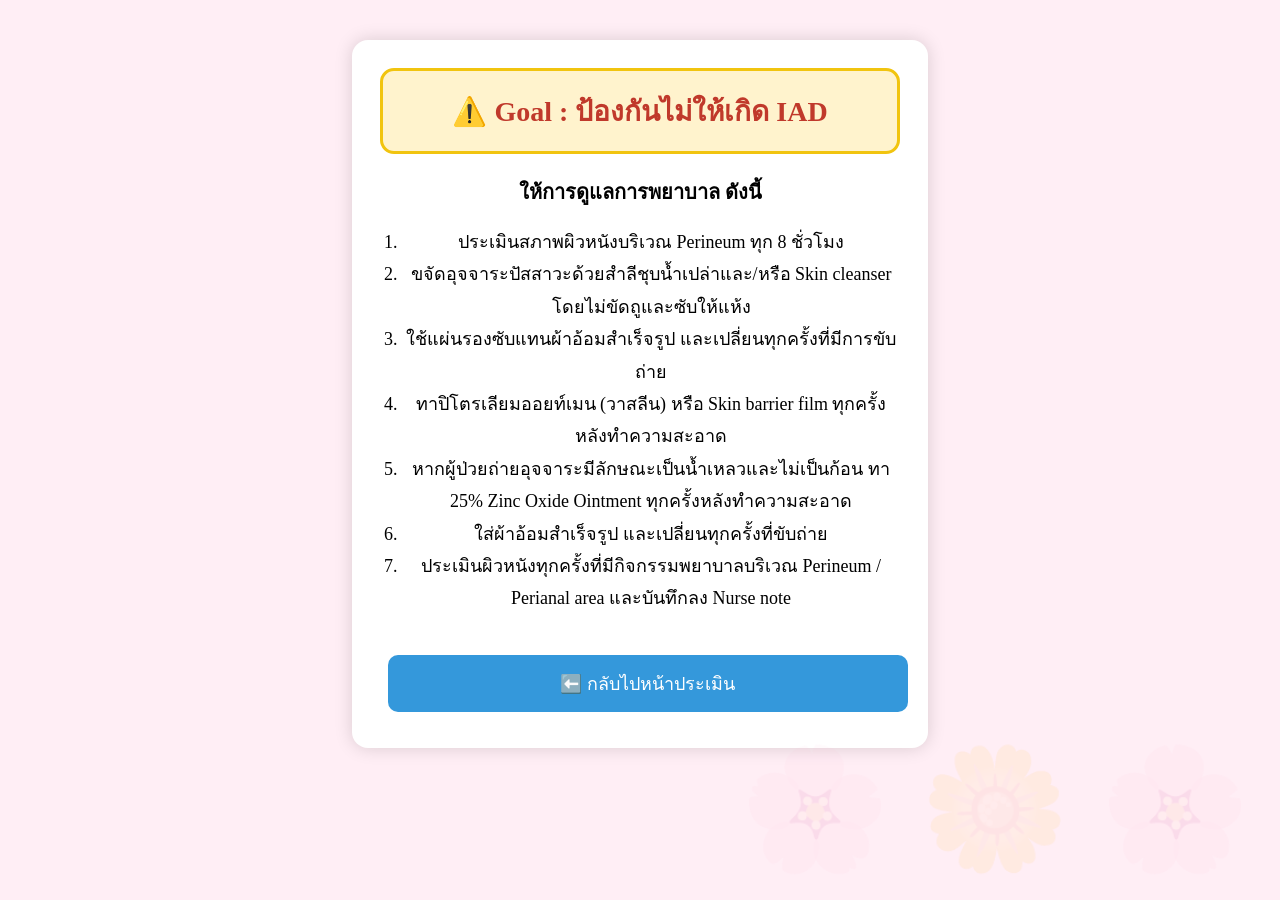
==== care_intact.html @ c5474ed6 "Add files via upload" ====
<!DOCTYPE html>
<html>
<head>
<meta charset="UTF-8">
<title>การดูแล — ผิวหนังสมบูรณ์</title>
<link rel="stylesheet" href="style.css">

<style>

body{
  font-family:Tahoma;
  background:#ffeef5;
  margin:0;
}

/* 🌸 ลายดอกไม้จางๆ มุมล่าง */
body::after{
  content:"🌸 🌼 🌸";
  font-size:120px;
  opacity:0.08;
  position:fixed;
  bottom:20px;
  right:30px;
  pointer-events:none;
}

/* กล่องหลัก */
.box{
  width:520px;
  margin:40px auto;
  background:white;
  padding:28px;
  border-radius:16px;
  box-shadow:0 0 18px rgba(0,0,0,0.15);
}

/* ⭐ GOAL */
.goal{
  text-align:center;
  background:#fff3cd;
  border:3px solid #f1c40f;
  border-radius:14px;
  padding:18px;
  margin-bottom:22px;
  font-size:28px;
  font-weight:bold;
  color:#c0392b;
}

/* หัวข้อรอง */
.subtitle{
  font-size:20px;
  font-weight:bold;
  margin-bottom:14px;
}

/* รายการการพยาบาล */
ol{
  font-size:18px;
  line-height:1.8;
  padding-left:22px;
}

/* ปุ่ม */
button{
  width:100%;
  padding:14px;
  font-size:18px;
  border:none;
  border-radius:10px;
  background:#3498db;
  color:white;
  cursor:pointer;
  margin-top:22px;
}

button:hover{
  background:#2980b9;
}

</style>

</head>

<body>

<div class="box">

<!-- ⭐ GOAL -->
<div class="goal">
⚠️ Goal : ป้องกันไม่ให้เกิด IAD
</div>

<div class="subtitle">
ให้การดูแลการพยาบาล ดังนี้
</div>

<ol>
<li>ประเมินสภาพผิวหนังบริเวณ Perineum ทุก 8 ชั่วโมง</li>

<li>ขจัดอุจจาระปัสสาวะด้วยสำลีชุบน้ำเปล่าและ/หรือ Skin cleanser  
โดยไม่ขัดถูและซับให้แห้ง</li>

<li>ใช้แผ่นรองซับแทนผ้าอ้อมสำเร็จรูป  
และเปลี่ยนทุกครั้งที่มีการขับถ่าย</li>

<li>ทาปิโตรเลียมออยท์เมน (วาสลีน) หรือ Skin barrier film  
ทุกครั้งหลังทำความสะอาด</li>

<li>หากผู้ป่วยถ่ายอุจจาระมีลักษณะเป็นน้ำเหลวและไม่เป็นก้อน  
ทา 25% Zinc Oxide Ointment ทุกครั้งหลังทำความสะอาด</li>

<li>ใส่ผ้าอ้อมสำเร็จรูป  
และเปลี่ยนทุกครั้งที่ขับถ่าย</li>

<li>ประเมินผิวหนังทุกครั้งที่มีกิจกรรมพยาบาลบริเวณ  
Perineum / Perianal area  
และบันทึกลง Nurse note</li>
</ol>

<button onclick="window.history.back()">⬅️ กลับไปหน้าประเมิน</button>

</div>

</body>
</html>
---- style.css ----
/* 🌸 พื้นหลังทั้งเว็บไซต์ */
body{
  font-family:Tahoma;
  background:#ffeef5;
  margin:0;
}

/* 🌼 ลายดอกไม้จางๆ มุมล่าง */
body::after{
  content:"🌸 🌼 🌸";
  font-size:120px;
  opacity:0.08;
  position:fixed;
  bottom:20px;
  right:30px;
  pointer-events:none;
}

/* 📦 กล่องเนื้อหา */
.box{
  width:460px;
  margin:40px auto;
  background:white;
  padding:25px;
  border-radius:16px;
  box-shadow:0 0 18px rgba(0,0,0,0.15);
  text-align:center;
}

/* 🔹 input และ select */
input,select{
  width:95%;
  padding:8px;
  margin:6px 0 12px 0;
  border-radius:6px;
  border:1px solid #ccc;
  font-size:15px;
}

/* 👶 อายุ ปี/เดือน */
.age-box{
  display:flex;
  gap:10px;
}
.age-box input{
  width:45%;
}

/* ⚠️ กล่องปัจจัยเสี่ยง */
.group{
  border:1px solid #ccc;
  border-radius:8px;
  padding:10px;
  text-align:left;
  margin-bottom:15px;
}

/* 🔘 ปุ่ม */
button{
  border:none;
  padding:12px 20px;
  font-size:16px;
  border-radius:8px;
  cursor:pointer;
  margin:8px;
}

.save{background:#27ae60;color:white;}
.care{background:#3498db;color:white;}
.back{background:#95a5a6;color:white;}
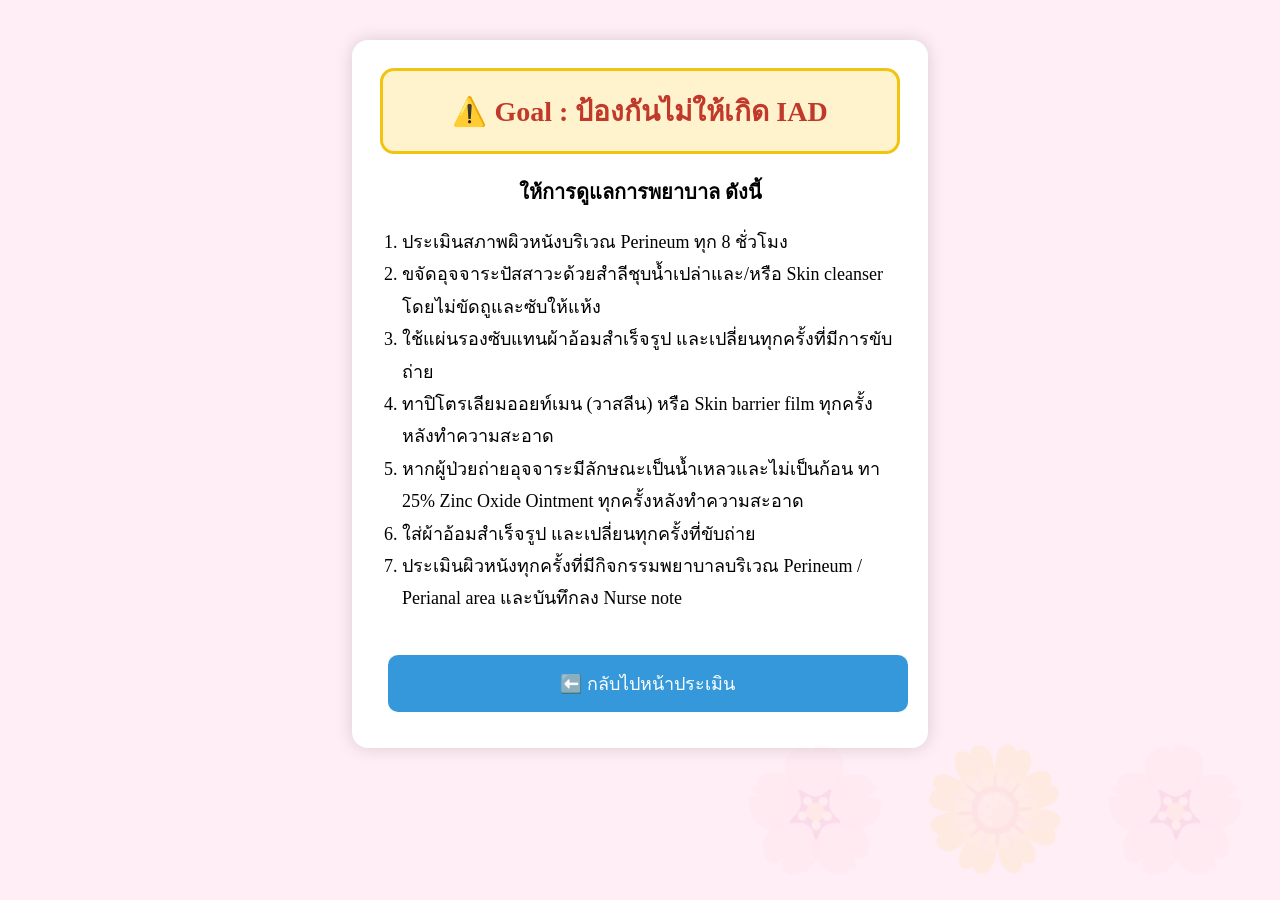
==== commit c2c13240: "Add files via upload" ====
--- a/care_intact.html
+++ b/care_intact.html
@@ -56,6 +56,7 @@
 
 /* รายการการพยาบาล */
 ol{
+  Text-align:left;
   font-size:18px;
   line-height:1.8;
   padding-left:22px;
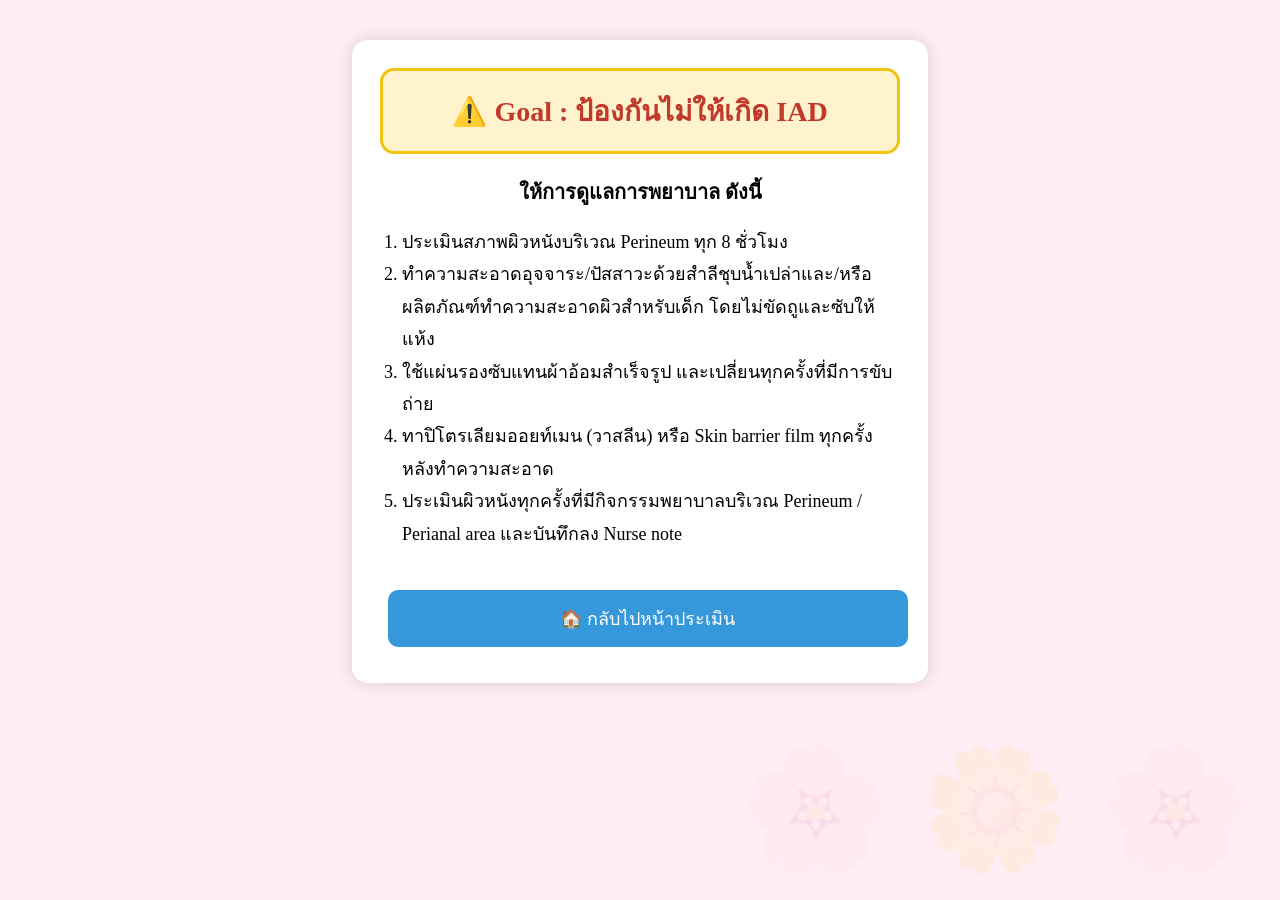
==== commit 9500f120: "Add files via upload" ====
--- a/care_intact.html
+++ b/care_intact.html
@@ -99,7 +99,7 @@
 <ol>
 <li>ประเมินสภาพผิวหนังบริเวณ Perineum ทุก 8 ชั่วโมง</li>
 
-<li>ขจัดอุจจาระปัสสาวะด้วยสำลีชุบน้ำเปล่าและ/หรือ Skin cleanser  
+<li>ทำความสะอาดอุจจาระ/ปัสสาวะด้วยสำลีชุบน้ำเปล่าและ/หรือผลิตภัณฑ์ทำความสะอาดผิวสำหรับเด็ก   
 โดยไม่ขัดถูและซับให้แห้ง</li>
 
 <li>ใช้แผ่นรองซับแทนผ้าอ้อมสำเร็จรูป  
@@ -108,18 +108,13 @@
 <li>ทาปิโตรเลียมออยท์เมน (วาสลีน) หรือ Skin barrier film  
 ทุกครั้งหลังทำความสะอาด</li>
 
-<li>หากผู้ป่วยถ่ายอุจจาระมีลักษณะเป็นน้ำเหลวและไม่เป็นก้อน  
-ทา 25% Zinc Oxide Ointment ทุกครั้งหลังทำความสะอาด</li>
-
-<li>ใส่ผ้าอ้อมสำเร็จรูป  
-และเปลี่ยนทุกครั้งที่ขับถ่าย</li>
 
 <li>ประเมินผิวหนังทุกครั้งที่มีกิจกรรมพยาบาลบริเวณ  
 Perineum / Perianal area  
 และบันทึกลง Nurse note</li>
 </ol>
 
-<button onclick="window.history.back()">⬅️ กลับไปหน้าประเมิน</button>
+<button onclick="window.history.back()">🏠 กลับไปหน้าประเมิน</button>
 
 </div>
 
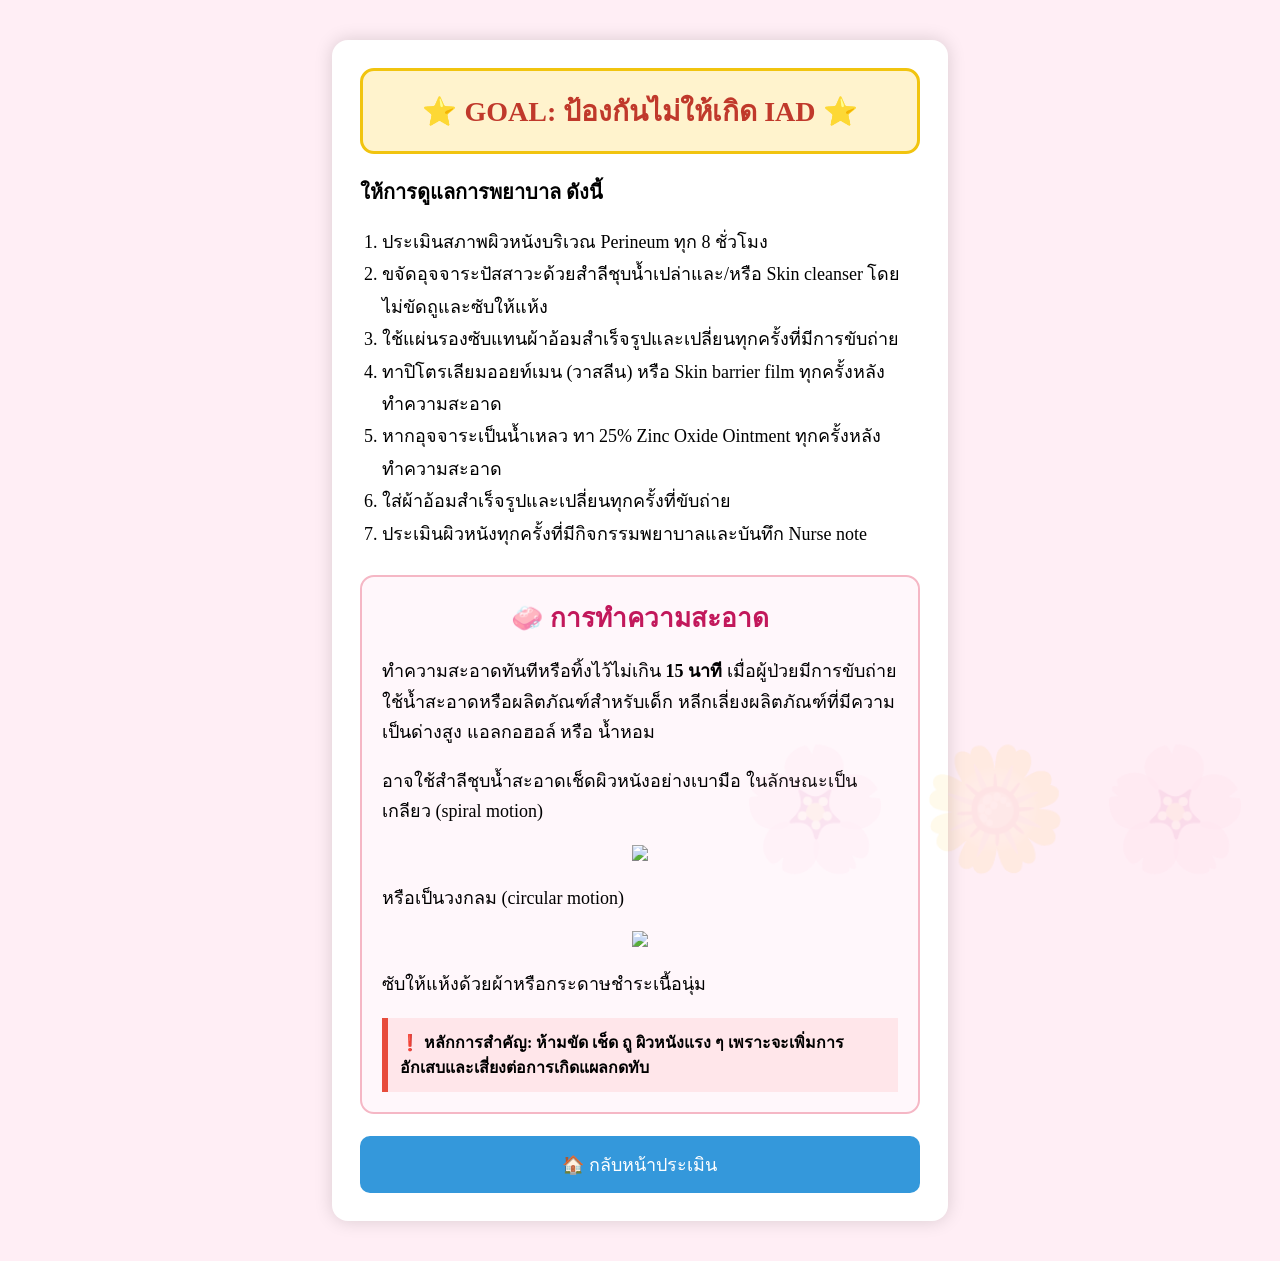
==== commit dc9d2355: "Add files via upload" ====
--- a/care_intact.html
+++ b/care_intact.html
@@ -3,7 +3,6 @@
 <head>
 <meta charset="UTF-8">
 <title>การดูแล — ผิวหนังสมบูรณ์</title>
-<link rel="stylesheet" href="style.css">
 
 <style>
 
@@ -26,7 +25,7 @@
 
 /* กล่องหลัก */
 .box{
-  width:520px;
+  width:560px;
   margin:40px auto;
   background:white;
   padding:28px;
@@ -54,12 +53,56 @@
   margin-bottom:14px;
 }
 
-/* รายการการพยาบาล */
+/* รายการ */
 ol{
-  Text-align:left;
+  text-align:left;
   font-size:18px;
   line-height:1.8;
   padding-left:22px;
+}
+
+/* 📦 กล่องที่ 2 */
+.box2{
+  margin-top:25px;
+  padding:20px;
+  background:#fff7fb;
+  border-radius:14px;
+  border:2px solid #f5b7c5;
+}
+
+/* หัวข้อใหญ่ */
+.bigtitle{
+  text-align:center;
+  font-size:26px;
+  font-weight:bold;
+  color:#c2185b;
+  margin-bottom:14px;
+}
+
+/* เนื้อหา */
+p{
+  font-size:18px;
+  line-height:1.7;
+  text-align:left;
+}
+
+/* ข้อสำคัญ */
+.important{
+  background:#ffe6ea;
+  border-left:6px solid #e74c3c;
+  padding:12px;
+  font-weight:bold;
+  margin-top:12px;
+}
+
+/* รูป */
+.imgbox{
+  text-align:center;
+  margin:15px 0;
+}
+
+.imgbox img{
+  width:180px;
 }
 
 /* ปุ่ม */
@@ -80,41 +123,70 @@
 }
 
 </style>
-
 </head>
 
 <body>
 
 <div class="box">
 
-<!-- ⭐ GOAL -->
+<!-- ⭐ กล่องที่ 1 -->
 <div class="goal">
-⚠️ Goal : ป้องกันไม่ให้เกิด IAD
+⭐ GOAL: ป้องกันไม่ให้เกิด IAD ⭐
 </div>
 
-<div class="subtitle">
-ให้การดูแลการพยาบาล ดังนี้
-</div>
+<div class="subtitle">ให้การดูแลการพยาบาล ดังนี้</div>
 
 <ol>
 <li>ประเมินสภาพผิวหนังบริเวณ Perineum ทุก 8 ชั่วโมง</li>
-
-<li>ทำความสะอาดอุจจาระ/ปัสสาวะด้วยสำลีชุบน้ำเปล่าและ/หรือผลิตภัณฑ์ทำความสะอาดผิวสำหรับเด็ก   
-โดยไม่ขัดถูและซับให้แห้ง</li>
-
-<li>ใช้แผ่นรองซับแทนผ้าอ้อมสำเร็จรูป  
-และเปลี่ยนทุกครั้งที่มีการขับถ่าย</li>
-
-<li>ทาปิโตรเลียมออยท์เมน (วาสลีน) หรือ Skin barrier film  
-ทุกครั้งหลังทำความสะอาด</li>
-
-
-<li>ประเมินผิวหนังทุกครั้งที่มีกิจกรรมพยาบาลบริเวณ  
-Perineum / Perianal area  
-และบันทึกลง Nurse note</li>
+<li>ขจัดอุจจาระปัสสาวะด้วยสำลีชุบน้ำเปล่าและ/หรือ Skin cleanser โดยไม่ขัดถูและซับให้แห้ง</li>
+<li>ใช้แผ่นรองซับแทนผ้าอ้อมสำเร็จรูปและเปลี่ยนทุกครั้งที่มีการขับถ่าย</li>
+<li>ทาปิโตรเลียมออยท์เมน (วาสลีน) หรือ Skin barrier film ทุกครั้งหลังทำความสะอาด</li>
+<li>หากอุจจาระเป็นน้ำเหลว ทา 25% Zinc Oxide Ointment ทุกครั้งหลังทำความสะอาด</li>
+<li>ใส่ผ้าอ้อมสำเร็จรูปและเปลี่ยนทุกครั้งที่ขับถ่าย</li>
+<li>ประเมินผิวหนังทุกครั้งที่มีกิจกรรมพยาบาลและบันทึก Nurse note</li>
 </ol>
 
-<button onclick="window.history.back()">🏠 กลับไปหน้าประเมิน</button>
+<!-- ⭐ กล่องที่ 2 -->
+<div class="box2">
+
+<div class="bigtitle">🧼 การทำความสะอาด</div>
+
+<p>
+ทำความสะอาดทันทีหรือทิ้งไว้ไม่เกิน <b>15 นาที</b> เมื่อผู้ป่วยมีการขับถ่าย  
+ใช้น้ำสะอาดหรือผลิตภัณฑ์สำหรับเด็ก  
+หลีกเลี่ยงผลิตภัณฑ์ที่มีความเป็นด่างสูง แอลกอฮอล์ หรือ น้ำหอม
+</p>
+
+<p>
+อาจใช้สำลีชุบน้ำสะอาดเช็ดผิวหนังอย่างเบามือ  
+ในลักษณะเป็นเกลียว (spiral motion)
+</p>
+
+<div class="imgbox">
+<img src="spiral.png">
+</div>
+
+<p>
+หรือเป็นวงกลม (circular motion)
+</p>
+
+<div class="imgbox">
+<img src="circle.png">
+</div>
+
+<p>
+ซับให้แห้งด้วยผ้าหรือกระดาษชำระเนื้อนุ่ม
+</p>
+
+<div class="important">
+❗ หลักการสำคัญ:  
+ห้ามขัด เช็ด ถู ผิวหนังแรง ๆ  
+เพราะจะเพิ่มการอักเสบและเสี่ยงต่อการเกิดแผลกดทับ
+</div>
+
+</div>
+
+<button onclick="history.back()">🏠 กลับหน้าประเมิน</button>
 
 </div>
 
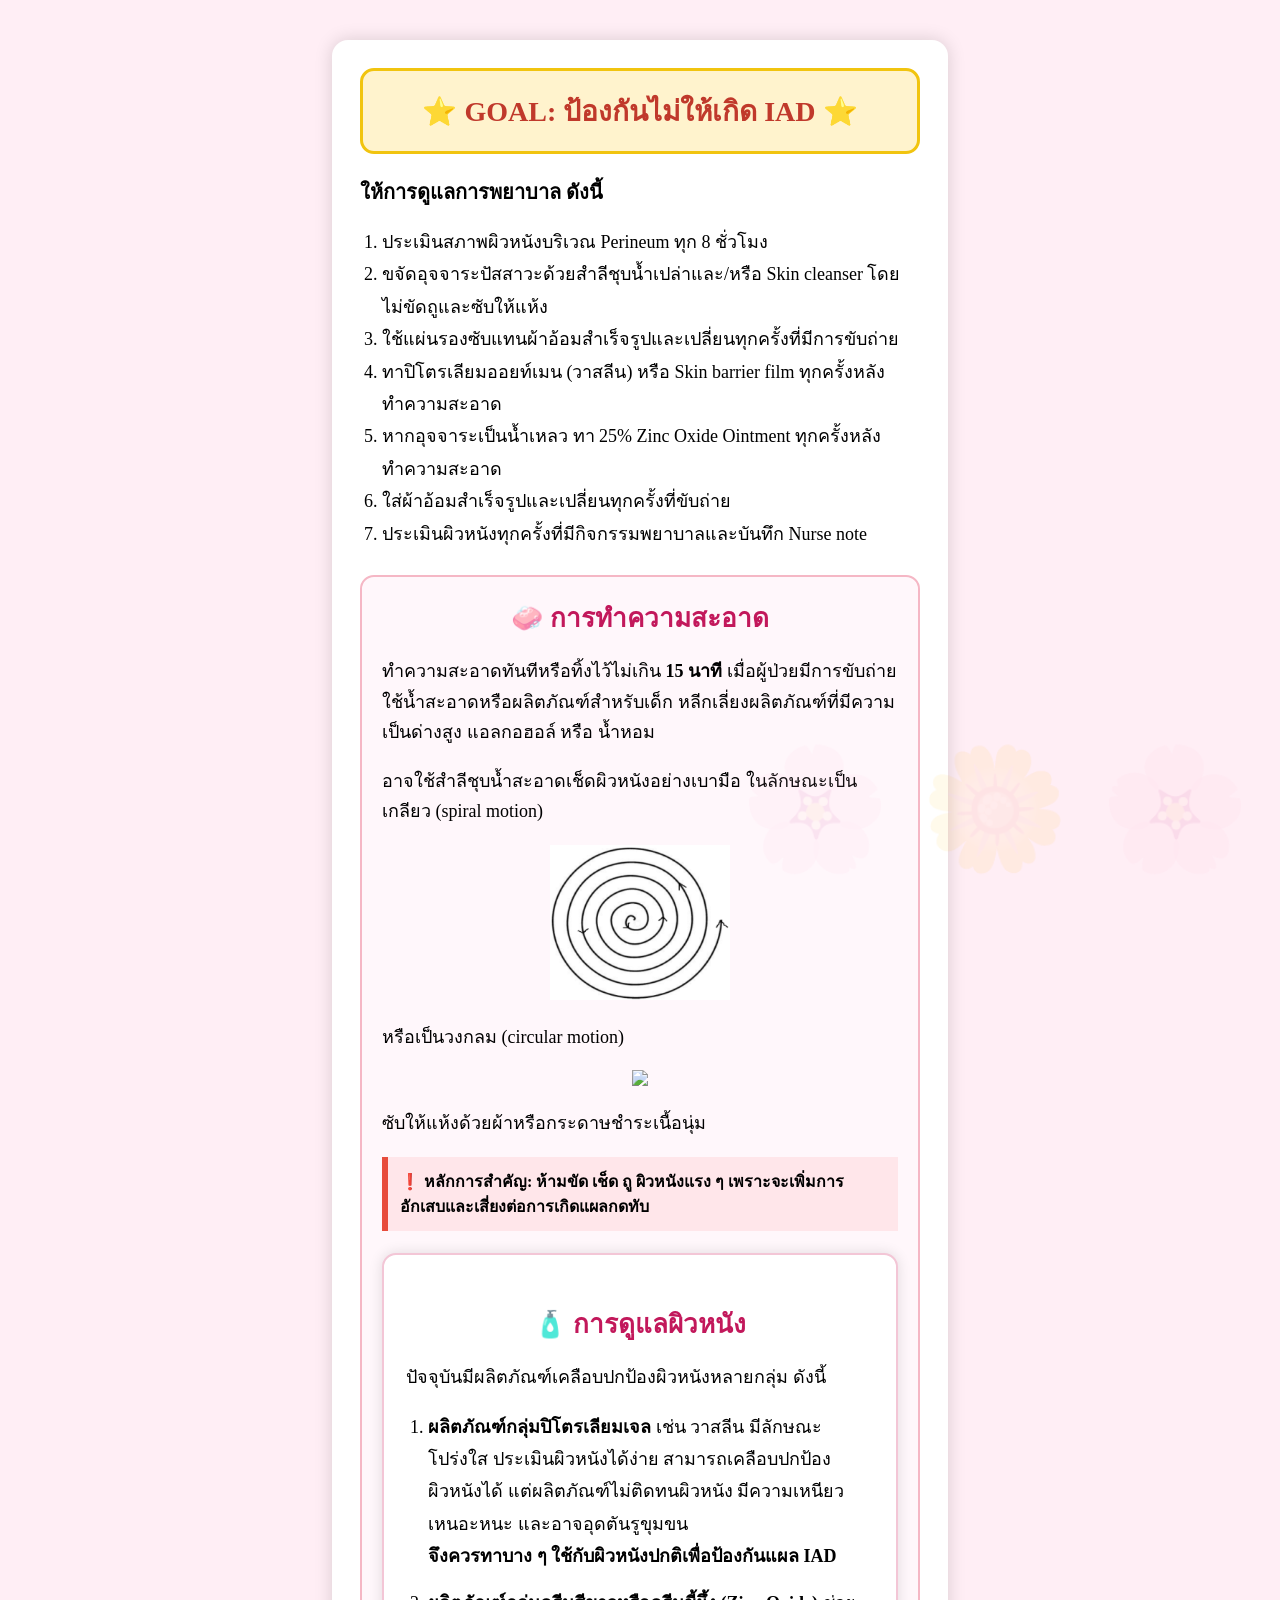
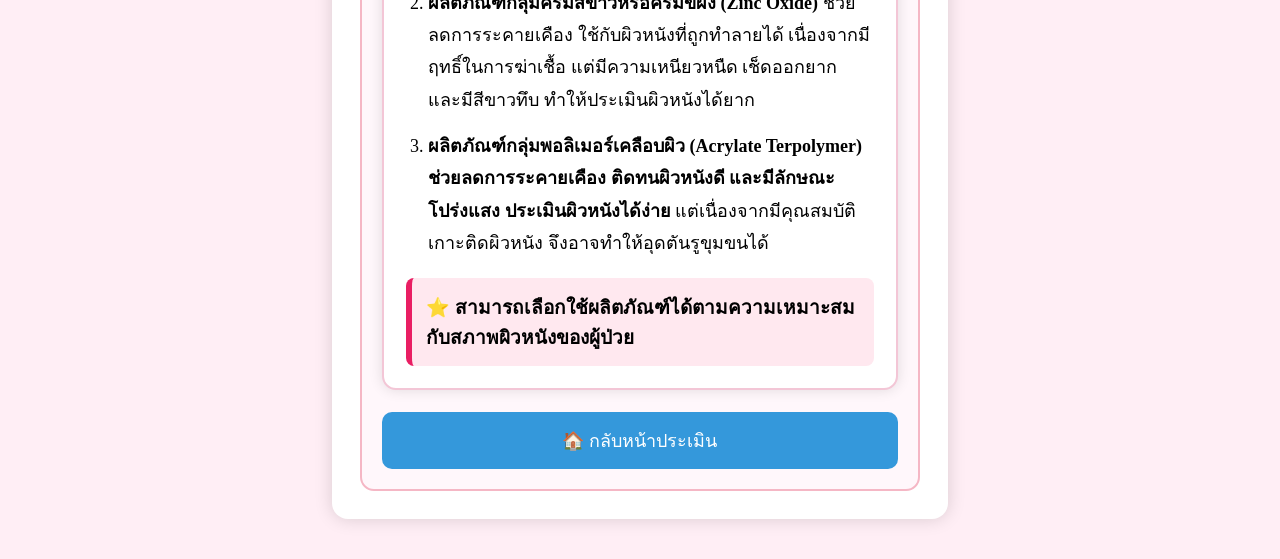
==== commit 0fc03cc6: "Add files via upload" ====
--- a/care_intact.html
+++ b/care_intact.html
@@ -117,6 +117,44 @@
   cursor:pointer;
   margin-top:22px;
 }
+/* 🧴 กล่องการดูแลผิวหนัง */
+.care-box{
+  background:#fff;
+  border-radius:14px;
+  padding:22px;
+  margin-top:22px;
+  box-shadow:0 0 14px rgba(0,0,0,0.12);
+  border:2px solid #f3c6d6;
+}
+
+.care-title{
+  text-align:center;
+  font-size:26px;
+  font-weight:bold;
+  color:#c2185b;
+  margin-bottom:12px;
+}
+
+.care-list{
+  font-size:18px;
+  line-height:1.8;
+  padding-left:22px;
+}
+
+.care-list li{
+  margin-bottom:14px;
+}
+
+/* ⭐ คำแนะนำเด่น */
+.care-note{
+  background:#ffe8ef;
+  border-left:6px solid #e91e63;
+  padding:14px;
+  font-size:19px;
+  font-weight:bold;
+  margin-top:14px;
+  border-radius:8px;
+}
 
 button:hover{
   background:#2980b9;
@@ -184,11 +222,50 @@
 เพราะจะเพิ่มการอักเสบและเสี่ยงต่อการเกิดแผลกดทับ
 </div>
 
+<!-- 🧴 กล่องที่ 3 : การดูแลผิวหนัง -->
+<div class="care-box">
+
+  <h3 class="care-title">🧴 การดูแลผิวหนัง</h3>
+
+  <p>
+  ปัจจุบันมีผลิตภัณฑ์เคลือบปกป้องผิวหนังหลายกลุ่ม ดังนี้
+  </p>
+
+  <ol class="care-list">
+
+    <li>
+      <b>ผลิตภัณฑ์กลุ่มปิโตรเลียมเจล</b> เช่น วาสลีน  
+      มีลักษณะโปร่งใส ประเมินผิวหนังได้ง่าย สามารถเคลือบปกป้องผิวหนังได้  
+      แต่ผลิตภัณฑ์ไม่ติดทนผิวหนัง มีความเหนียวเหนอะหนะ และอาจอุดตันรูขุมขน  
+      <br>
+      <b>จึงควรทาบาง ๆ ใช้กับผิวหนังปกติเพื่อป้องกันแผล IAD</b>
+    </li>
+
+    <li>
+      <b>ผลิตภัณฑ์กลุ่มครีมสีขาวหรือครีมขี้ผึ้ง (Zinc Oxide)</b>  
+      ช่วยลดการระคายเคือง ใช้กับผิวหนังที่ถูกทำลายได้  
+      เนื่องจากมีฤทธิ์ในการฆ่าเชื้อ  
+      แต่มีความเหนียวหนืด เช็ดออกยาก และมีสีขาวทึบ  
+      ทำให้ประเมินผิวหนังได้ยาก
+    </li>
+
+    <li>
+      <b>ผลิตภัณฑ์กลุ่มพอลิเมอร์เคลือบผิว (Acrylate Terpolymer)</b>  
+      <b>ช่วยลดการระคายเคือง ติดทนผิวหนังดี และมีลักษณะโปร่งแสง ประเมินผิวหนังได้ง่าย</b>  
+      แต่เนื่องจากมีคุณสมบัติเกาะติดผิวหนัง  
+      จึงอาจทำให้อุดตันรูขุมขนได้
+    </li>
+
+  </ol>
+
+  <div class="care-note">
+    ⭐ สามารถเลือกใช้ผลิตภัณฑ์ได้ตามความเหมาะสมกับสภาพผิวหนังของผู้ป่วย
+  </div>
+
 </div>
 
 <button onclick="history.back()">🏠 กลับหน้าประเมิน</button>
 
-</div>
 
 </body>
 </html>
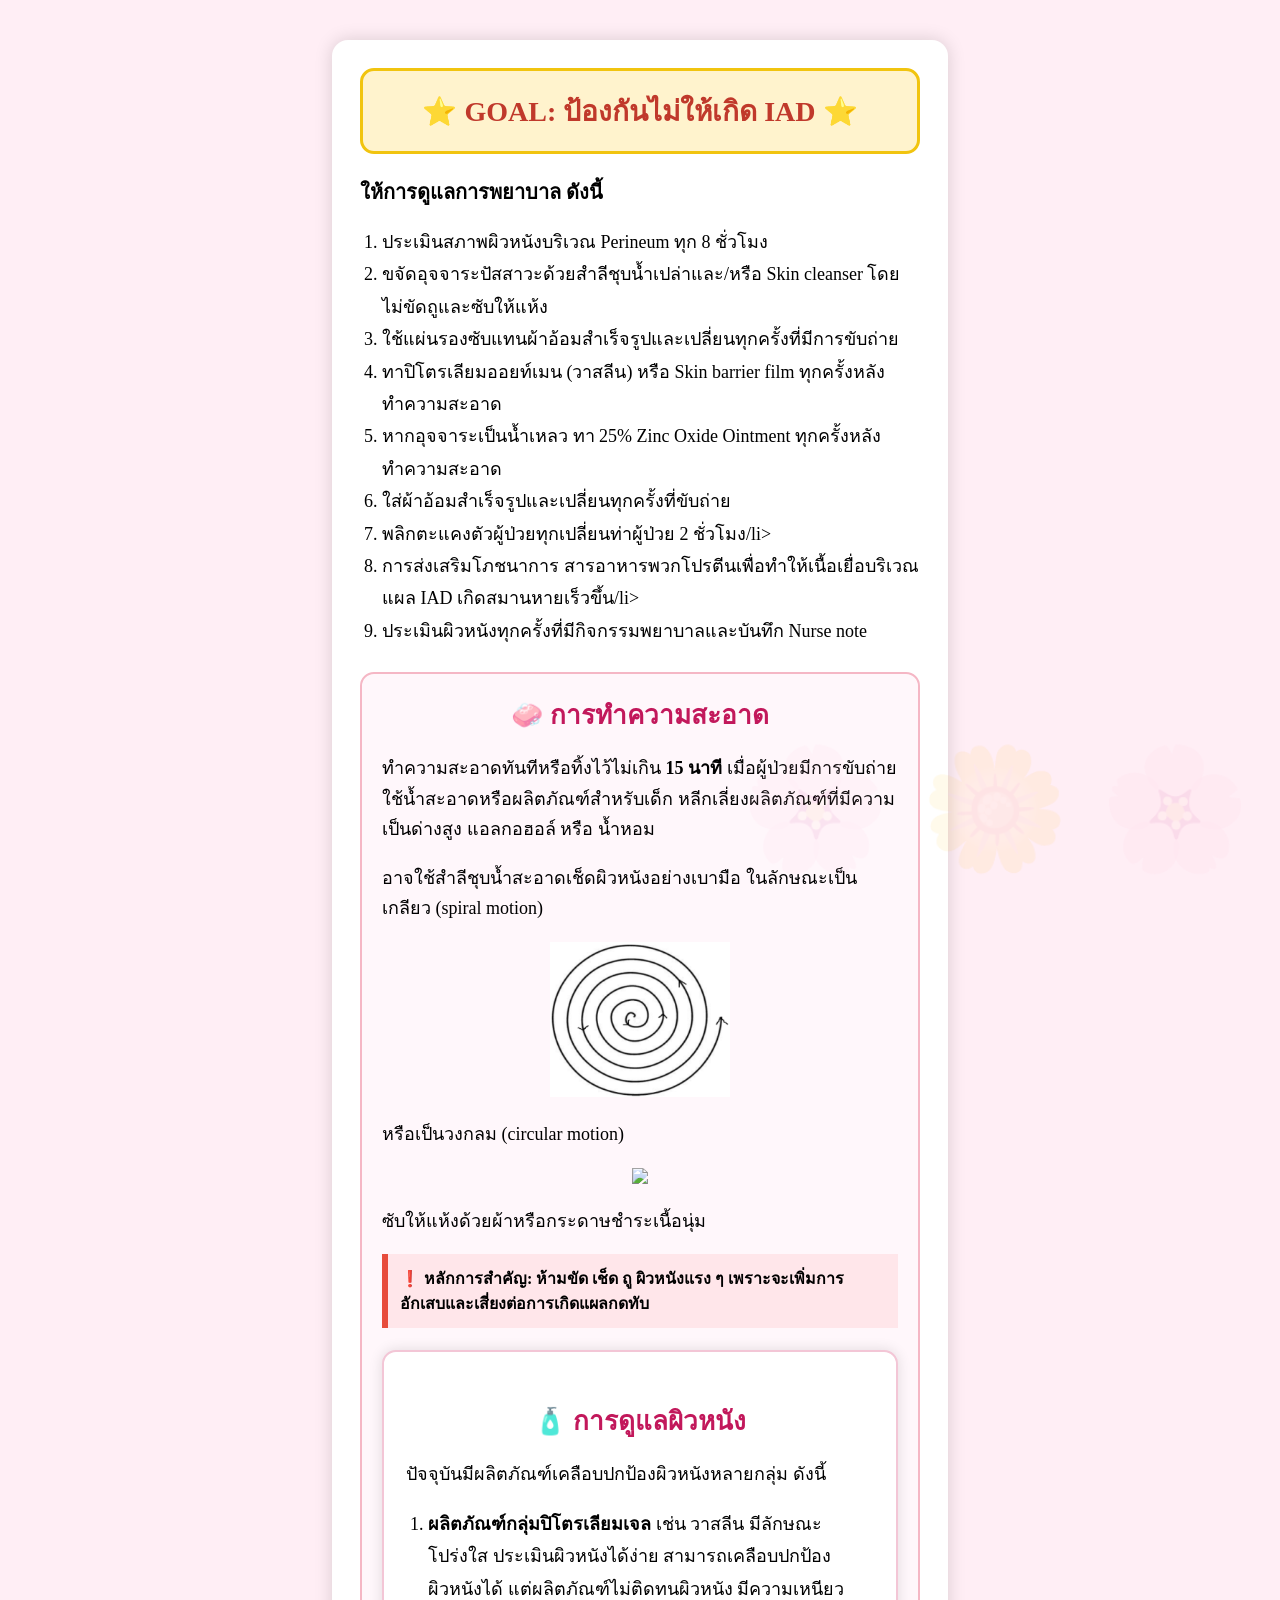
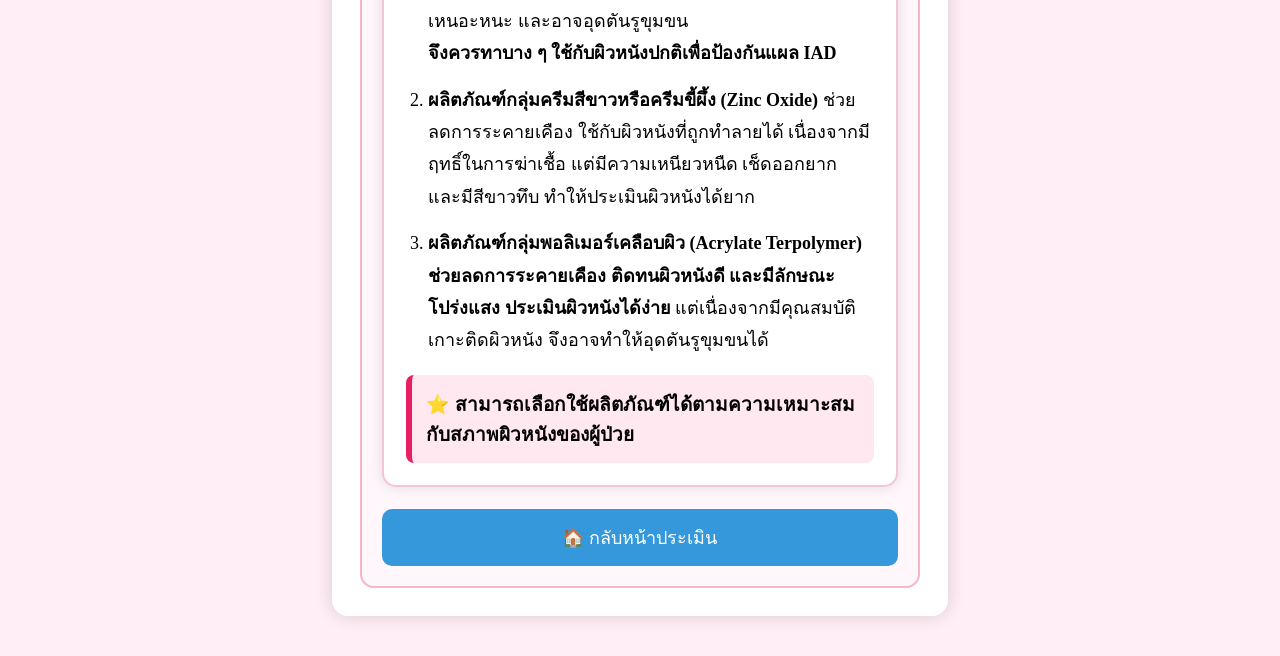
==== commit 6abe2c4f: "Add files via upload" ====
--- a/care_intact.html
+++ b/care_intact.html
@@ -181,6 +181,8 @@
 <li>ทาปิโตรเลียมออยท์เมน (วาสลีน) หรือ Skin barrier film ทุกครั้งหลังทำความสะอาด</li>
 <li>หากอุจจาระเป็นน้ำเหลว ทา 25% Zinc Oxide Ointment ทุกครั้งหลังทำความสะอาด</li>
 <li>ใส่ผ้าอ้อมสำเร็จรูปและเปลี่ยนทุกครั้งที่ขับถ่าย</li>
+<li>พลิกตะแคงตัวผู้ป่วยทุกเปลี่ยนท่าผู้ป่วย 2 ชั่วโมง/li>
+<li>การส่งเสริมโภชนาการ สารอาหารพวกโปรตีนเพื่อทำให้เนื้อเยื่อบริเวณแผล IAD เกิดสมานหายเร็วขึ้น/li>
 <li>ประเมินผิวหนังทุกครั้งที่มีกิจกรรมพยาบาลและบันทึก Nurse note</li>
 </ol>
 
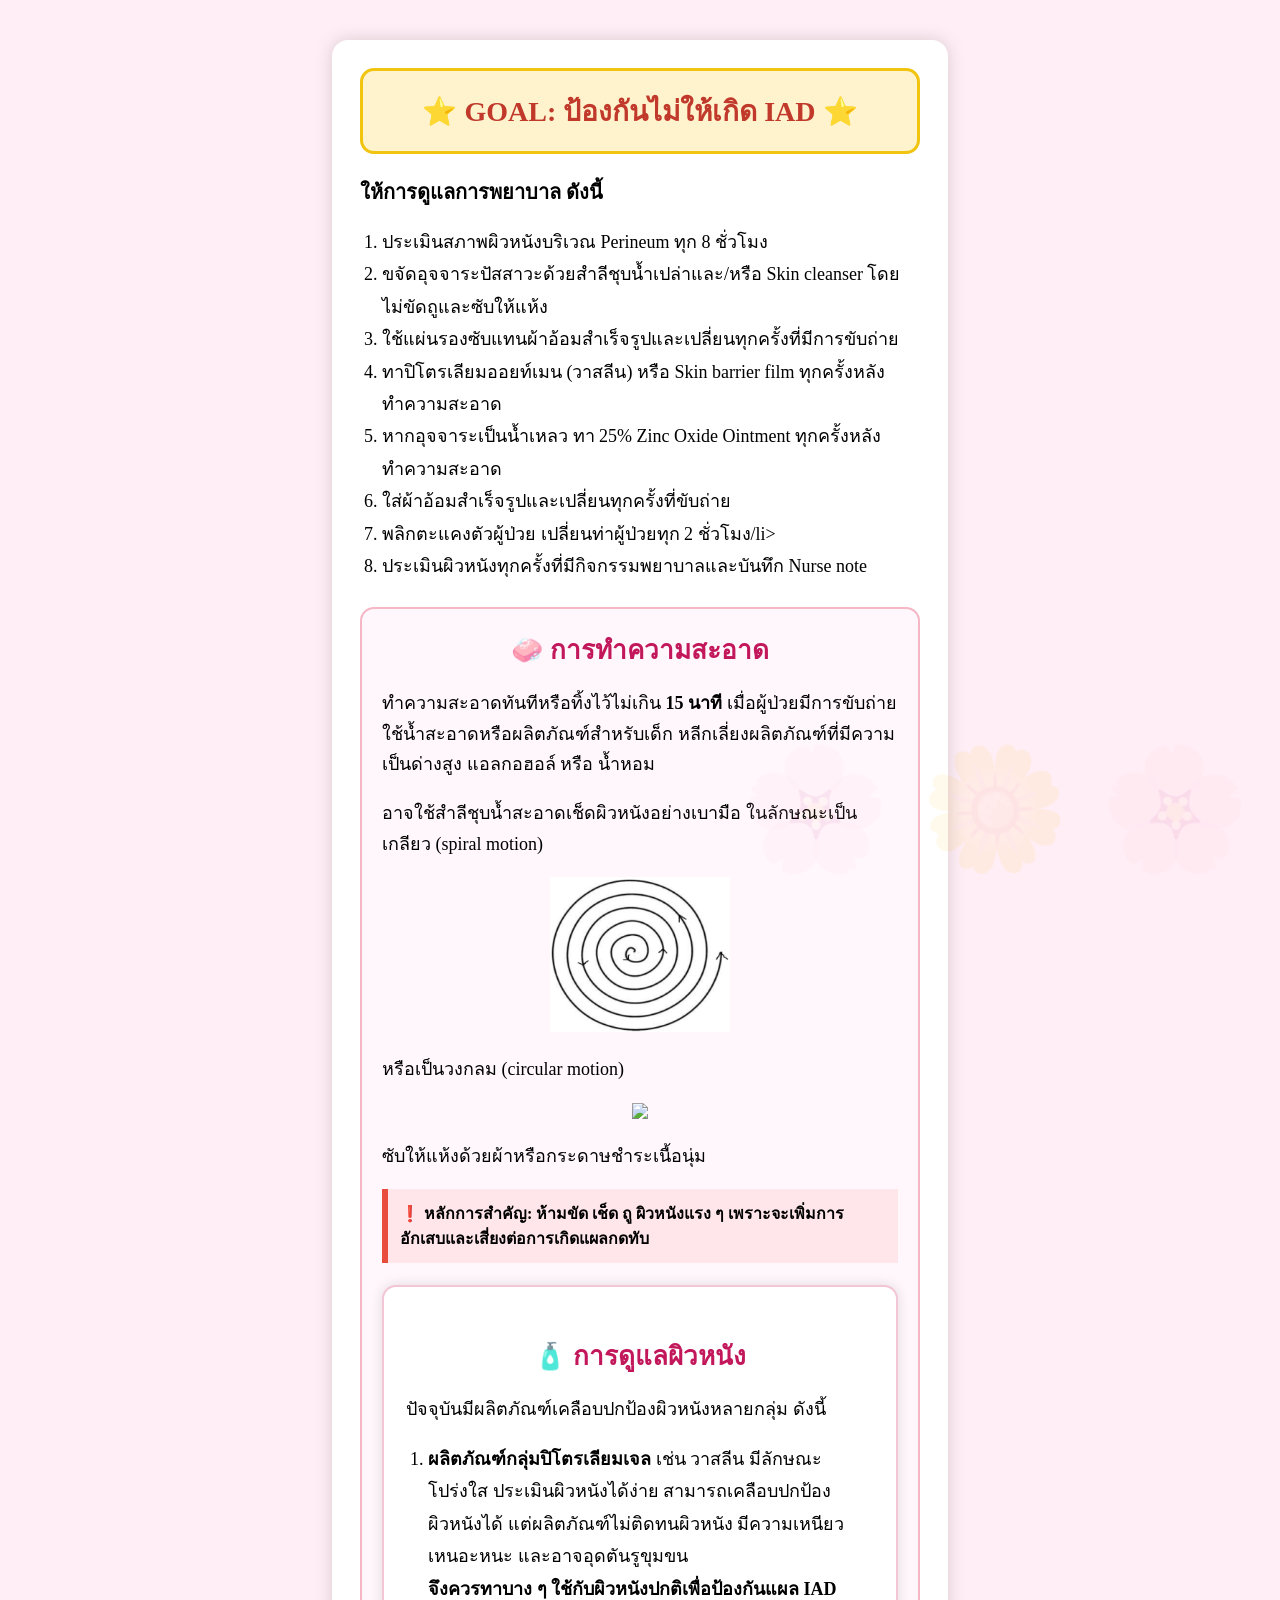
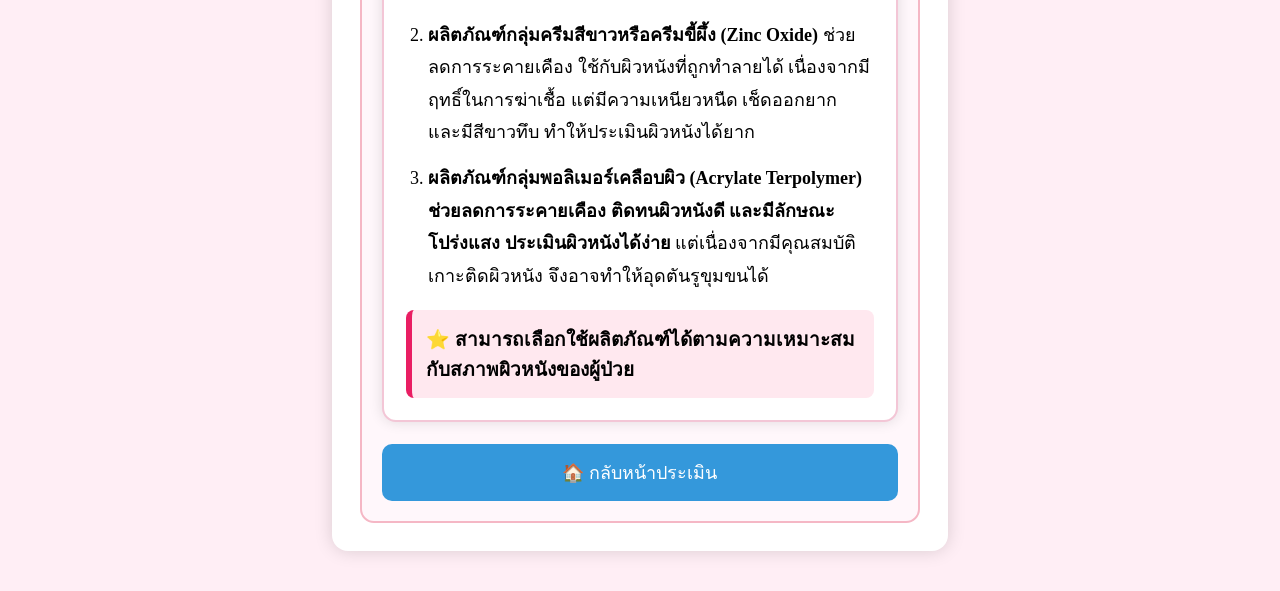
==== commit 67cf6d62: "Add files via upload" ====
--- a/care_intact.html
+++ b/care_intact.html
@@ -181,8 +181,7 @@
 <li>ทาปิโตรเลียมออยท์เมน (วาสลีน) หรือ Skin barrier film ทุกครั้งหลังทำความสะอาด</li>
 <li>หากอุจจาระเป็นน้ำเหลว ทา 25% Zinc Oxide Ointment ทุกครั้งหลังทำความสะอาด</li>
 <li>ใส่ผ้าอ้อมสำเร็จรูปและเปลี่ยนทุกครั้งที่ขับถ่าย</li>
-<li>พลิกตะแคงตัวผู้ป่วยทุกเปลี่ยนท่าผู้ป่วย 2 ชั่วโมง/li>
-<li>การส่งเสริมโภชนาการ สารอาหารพวกโปรตีนเพื่อทำให้เนื้อเยื่อบริเวณแผล IAD เกิดสมานหายเร็วขึ้น/li>
+<li>พลิกตะแคงตัวผู้ป่วย เปลี่ยนท่าผู้ป่วยทุก 2 ชั่วโมง/li>
 <li>ประเมินผิวหนังทุกครั้งที่มีกิจกรรมพยาบาลและบันทึก Nurse note</li>
 </ol>
 
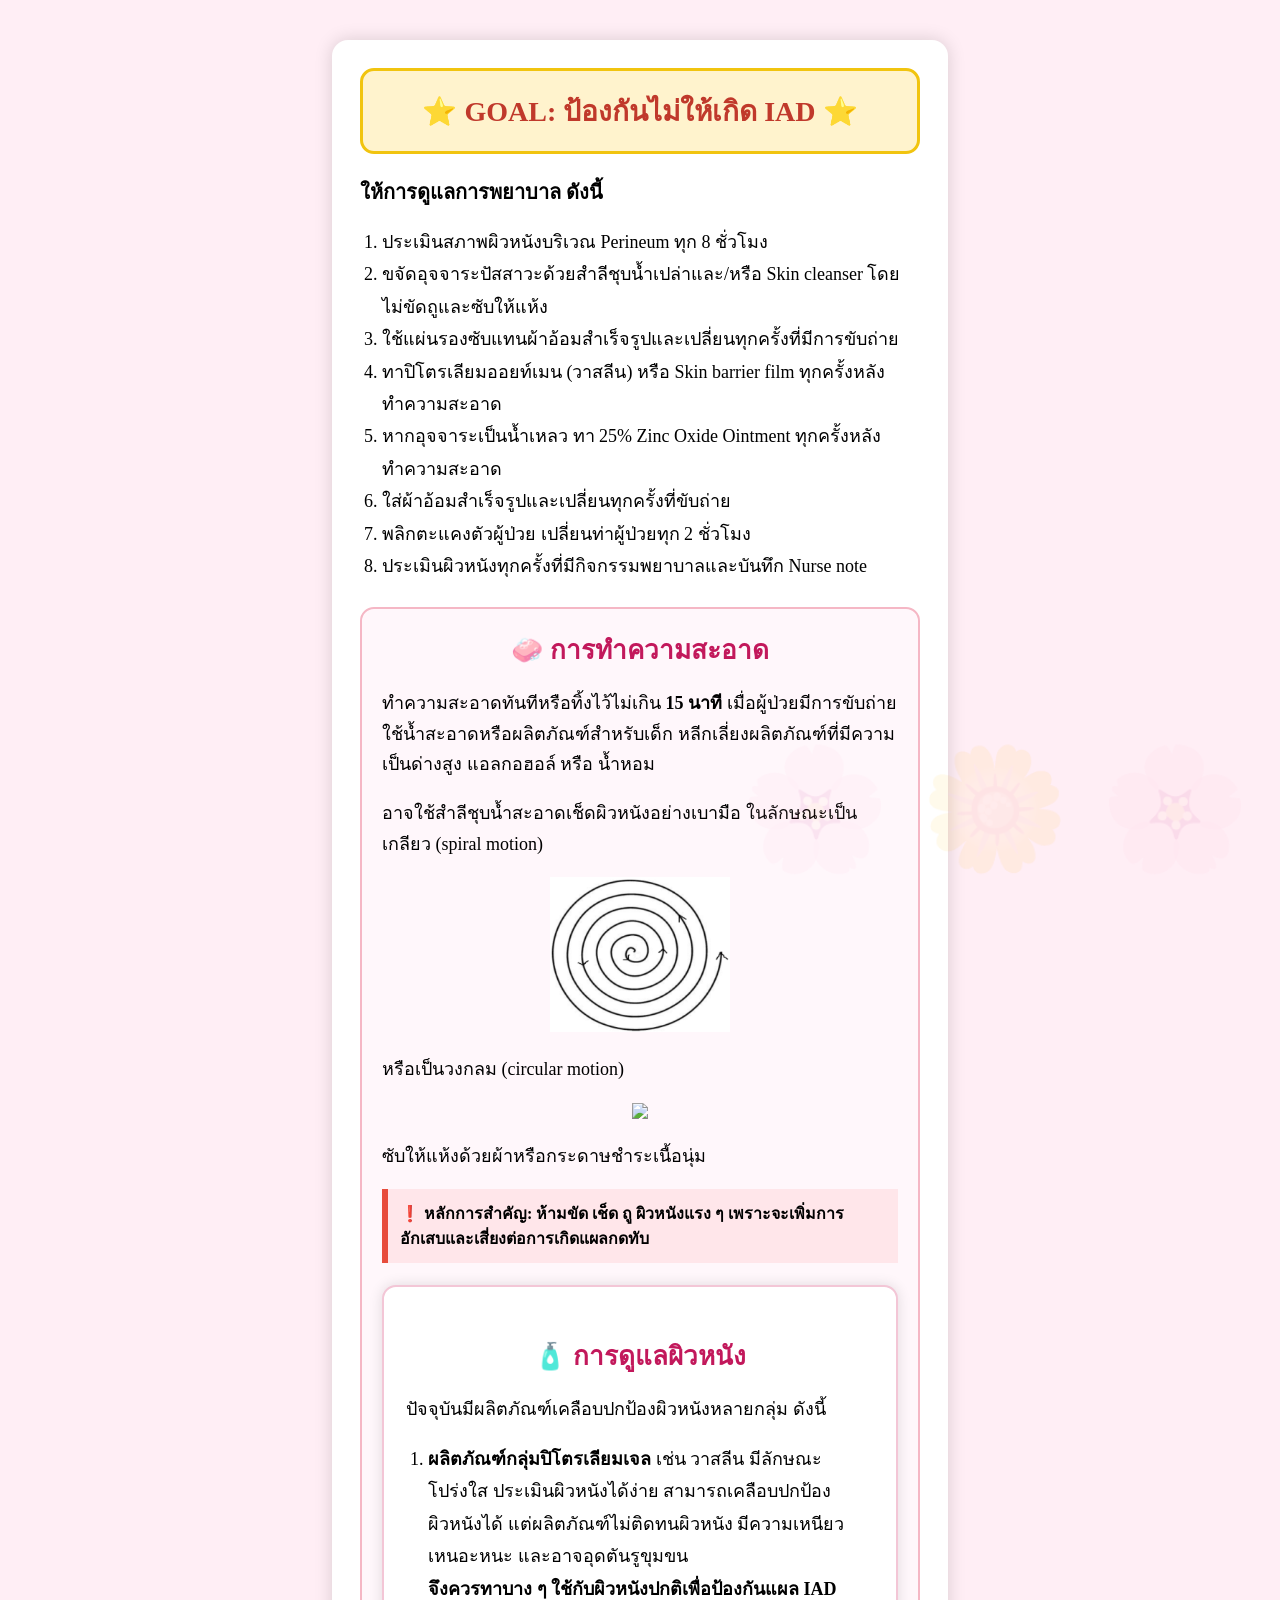
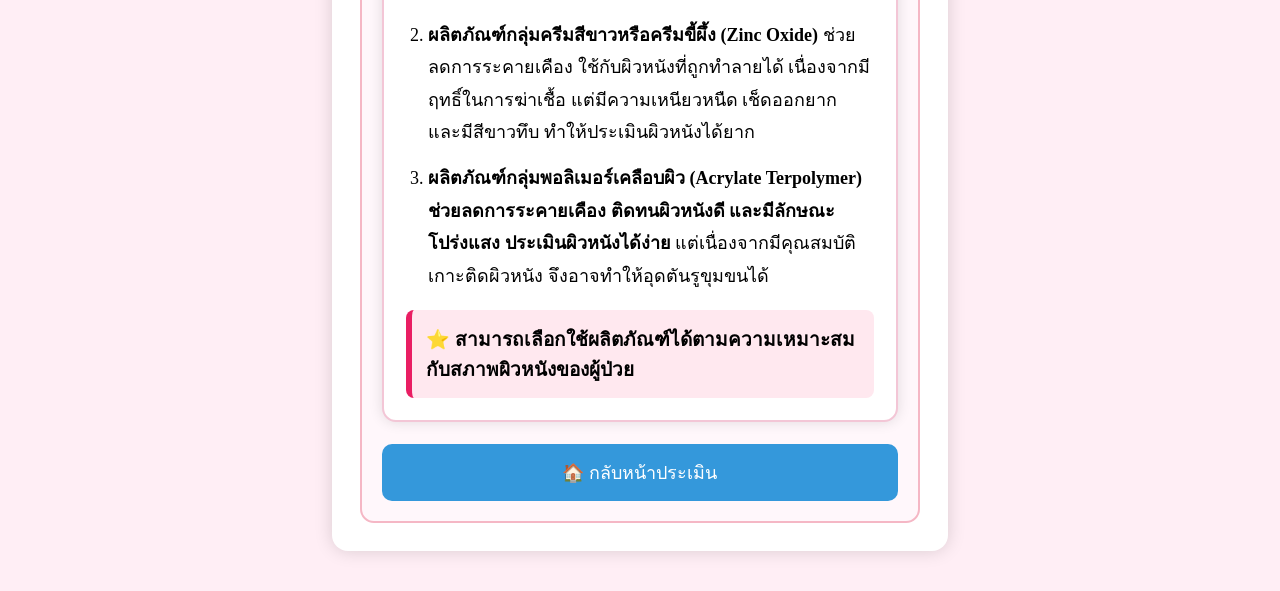
==== commit a109139b: "Add files via upload" ====
--- a/care_intact.html
+++ b/care_intact.html
@@ -181,7 +181,7 @@
 <li>ทาปิโตรเลียมออยท์เมน (วาสลีน) หรือ Skin barrier film ทุกครั้งหลังทำความสะอาด</li>
 <li>หากอุจจาระเป็นน้ำเหลว ทา 25% Zinc Oxide Ointment ทุกครั้งหลังทำความสะอาด</li>
 <li>ใส่ผ้าอ้อมสำเร็จรูปและเปลี่ยนทุกครั้งที่ขับถ่าย</li>
-<li>พลิกตะแคงตัวผู้ป่วย เปลี่ยนท่าผู้ป่วยทุก 2 ชั่วโมง/li>
+<li>พลิกตะแคงตัวผู้ป่วย เปลี่ยนท่าผู้ป่วยทุก 2 ชั่วโมง
 <li>ประเมินผิวหนังทุกครั้งที่มีกิจกรรมพยาบาลและบันทึก Nurse note</li>
 </ol>
 
